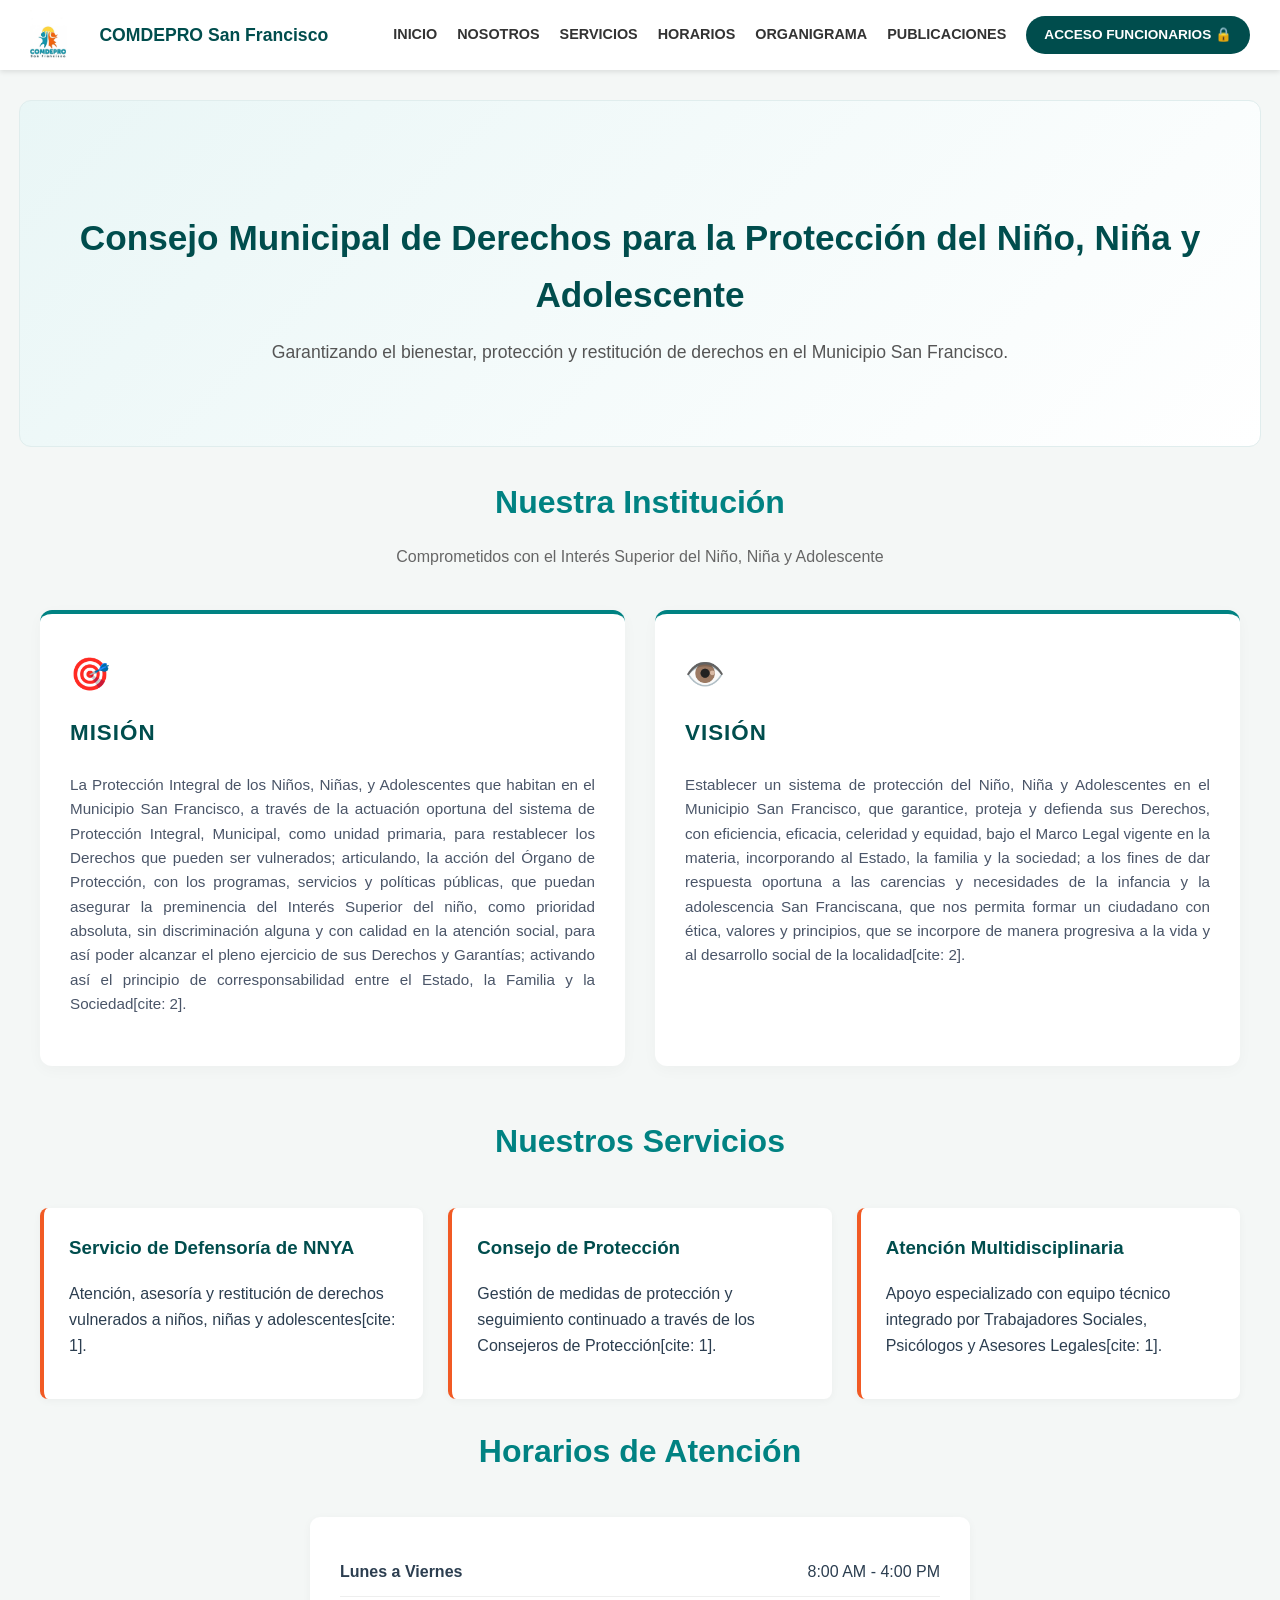
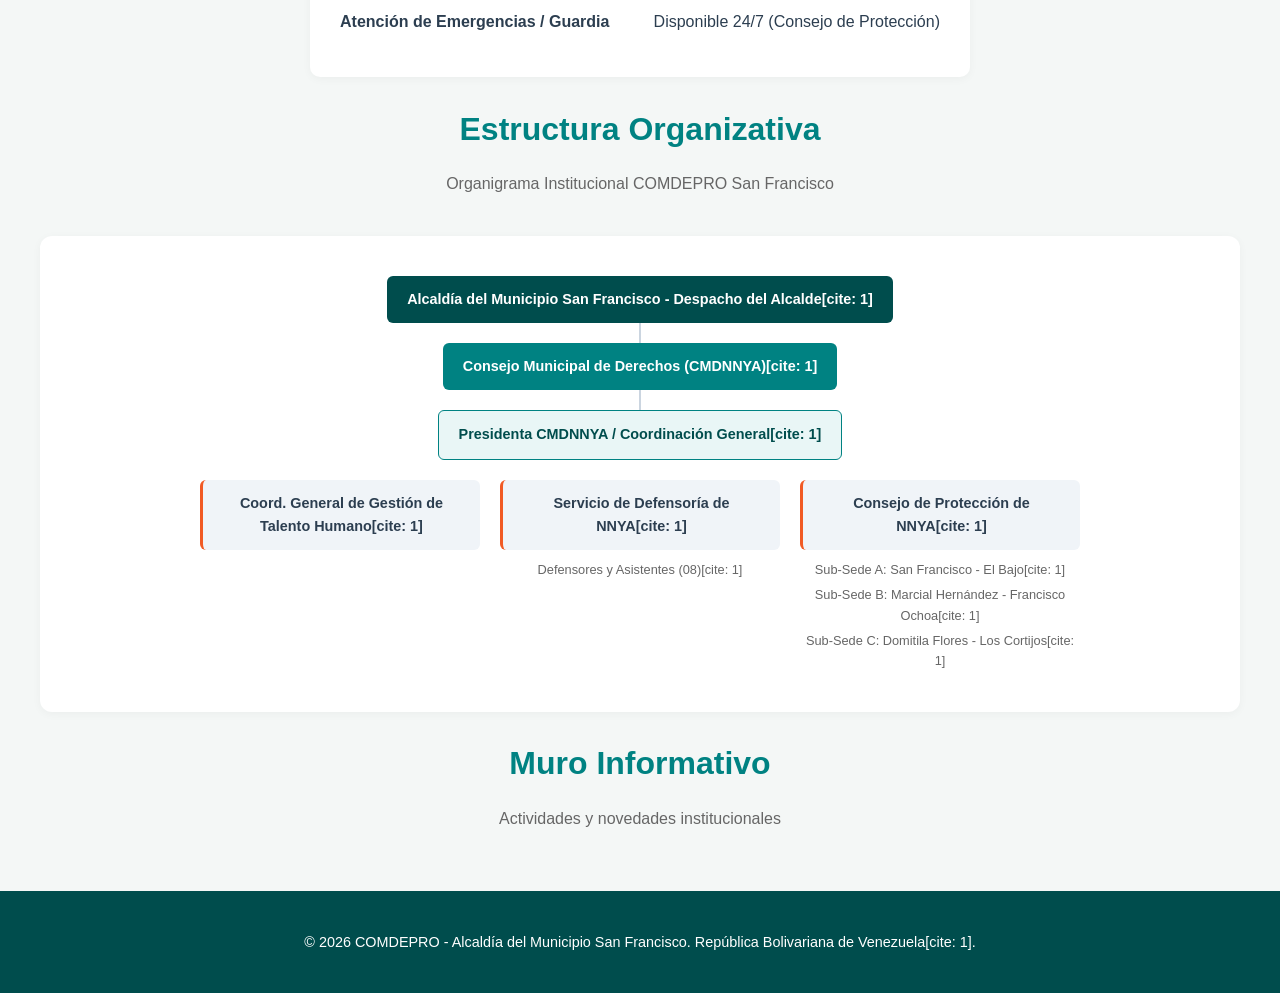
==== Index.html @ f592d03c "Rename index.html to Index.html" ====
<!DOCTYPE html>
<html lang="es">
<head>
    <meta charset="UTF-8">
    <meta name="viewport" content="width=device-width, initial-scale=1.0">
    <title>COMDEPRO San Francisco - Sistema de Protección Integral</title>
    <link rel="stylesheet" href="style.css">
</head>
<body>

<header style="background: #fff; padding: 10px 30px; box-shadow: 0 2px 5px rgba(0,0,0,0.1); display: flex; justify-content: space-between; align-items: center;">
    
    <!-- ÁREA DEL LOGO Y TÍTULO -->
    <div style="display: flex; align-items: center; gap: 12px;">
        <img src="logo.png" alt="Logo COMDEPRO" style="height: 50px; width: auto; object-fit: contain;">
        <span style="font-weight: bold; font-size: 1.1rem; color: #004D4D;">COMDEPRO San Francisco</span>
    </div>

    <!-- MENÚ DE NAVEGACIÓN Y BOTÓN DE ACCESO -->
    <nav style="display: flex; align-items: center; gap: 20px;">
        <a href="#inicio" style="text-decoration: none; color: #333; font-weight: 600; font-size: 0.9rem;">INICIO</a>
        <a href="#nosotros" style="text-decoration: none; color: #333; font-weight: 600; font-size: 0.9rem;">NOSOTROS</a>
        <a href="#servicios" style="text-decoration: none; color: #333; font-weight: 600; font-size: 0.9rem;">SERVICIOS</a>
        <a href="#horarios" style="text-decoration: none; color: #333; font-weight: 600; font-size: 0.9rem;">HORARIOS</a>
        <a href="#organigrama" style="text-decoration: none; color: #333; font-weight: 600; font-size: 0.9rem;">ORGANIGRAMA</a>
        <a href="#publicaciones" style="text-decoration: none; color: #333; font-weight: 600; font-size: 0.9rem;">PUBLICACIONES</a>
        
        <a href="login.html" style="background: #004D4D; color: #fff; padding: 8px 18px; border-radius: 20px; text-decoration: none; font-weight: bold; font-size: 0.85rem; display: flex; align-items: center; gap: 5px;">
            ACCESO FUNCIONARIOS 🔒
        </a>
    </nav>

</header>

<main>
    <!-- Sección Hero / Inicio -->
    <section id="inicio" class="hero container">
        <h1>Consejo Municipal de Derechos para la Protección del Niño, Niña y Adolescente</h1>
        <p>Garantizando el bienestar, protección y restitución de derechos en el Municipio San Francisco.</p>
    </section>

    <!-- Sección Nosotros: Misión y Visión -->
    <section id="nosotros" class="about container">
        <div class="section-title">
            <h2>Nuestra Institución</h2>
            <p>Comprometidos con el Interés Superior del Niño, Niña y Adolescente</p>
        </div>
        <div class="about-grid">
            <div class="about-card">
                <div class="icon-box">🎯</div>
                <h3>MISIÓN</h3>
                <p>
                    La Protección Integral de los Niños, Niñas, y Adolescentes que habitan en el Municipio San Francisco, a través de la actuación oportuna del sistema de Protección Integral, Municipal, como unidad primaria, para restablecer los Derechos que pueden ser vulnerados; articulando, la acción del Órgano de Protección, con los programas, servicios y políticas públicas, que puedan asegurar la preminencia del Interés Superior del niño, como prioridad absoluta, sin discriminación alguna y con calidad en la atención social, para así poder alcanzar el pleno ejercicio de sus Derechos y Garantías; activando así el principio de corresponsabilidad entre el Estado, la Familia y la Sociedad[cite: 2].
                </p>
            </div>
            <div class="about-card">
                <div class="icon-box">👁️</div>
                <h3>VISIÓN</h3>
                <p>
                    Establecer un sistema de protección del Niño, Niña y Adolescentes en el Municipio San Francisco, que garantice, proteja y defienda sus Derechos, con eficiencia, eficacia, celeridad y equidad, bajo el Marco Legal vigente en la materia, incorporando al Estado, la familia y la sociedad; a los fines de dar respuesta oportuna a las carencias y necesidades de la infancia y la adolescencia San Franciscana, que nos permita formar un ciudadano con ética, valores y principios, que se incorpore de manera progresiva a la vida y al desarrollo social de la localidad[cite: 2].
                </p>
            </div>
        </div>
    </section>

    <!-- Servicios -->
    <section id="servicios" class="services container">
        <div class="section-title">
            <h2>Nuestros Servicios</h2>
        </div>
        <div class="services-grid">
            <div class="service-card">
                <h3>Servicio de Defensoría de NNYA</h3>
                <p>Atención, asesoría y restitución de derechos vulnerados a niños, niñas y adolescentes[cite: 1].</p>
            </div>
            <div class="service-card">
                <h3>Consejo de Protección</h3>
                <p>Gestión de medidas de protección y seguimiento continuado a través de los Consejeros de Protección[cite: 1].</p>
            </div>
            <div class="service-card">
                <h3>Atención Multidisciplinaria</h3>
                <p>Apoyo especializado con equipo técnico integrado por Trabajadores Sociales, Psicólogos y Asesores Legales[cite: 1].</p>
            </div>
        </div>
    </section>

    <!-- Horarios -->
    <section id="horarios" class="horarios container">
        <div class="section-title">
            <h2>Horarios de Atención</h2>
        </div>
        <div class="card schedule-card">
            <div class="schedule-item">
                <span class="day">Lunes a Viernes</span>
                <span class="time">8:00 AM - 4:00 PM</span>
            </div>
            <div class="schedule-item">
                <span class="day">Atención de Emergencias / Guardia</span>
                <span class="time">Disponible 24/7 (Consejo de Protección)</span>
            </div>
        </div>
    </section>

    <!-- Organigrama -->
    <section id="organigrama" class="organigrama container">
        <div class="section-title">
            <h2>Estructura Organizativa</h2>
            <p>Organigrama Institucional COMDEPRO San Francisco</p>
        </div>
        <div class="org-tree">
            <div class="org-node level-1">Alcaldía del Municipio San Francisco - Despacho del Alcalde[cite: 1]</div>
            <div class="org-connector"></div>
            <div class="org-node level-2">Consejo Municipal de Derechos (CMDNNYA)[cite: 1]</div>
            <div class="org-connector"></div>
            <div class="org-node level-3">Presidenta CMDNNYA / Coordinación General[cite: 1]</div>
            
            <div class="org-branches">
                <div class="branch">
                    <div class="org-node level-4">Coord. General de Gestión de Talento Humano[cite: 1]</div>
                </div>
                <div class="branch">
                    <div class="org-node level-4">Servicio de Defensoría de NNYA[cite: 1]</div>
                    <div class="org-subnodes">
                        <span>Defensores y Asistentes (08)[cite: 1]</span>
                    </div>
                </div>
                <div class="branch">
                    <div class="org-node level-4">Consejo de Protección de NNYA[cite: 1]</div>
                    <div class="org-subnodes">
                        <span>Sub-Sede A: San Francisco - El Bajo[cite: 1]</span>
                        <span>Sub-Sede B: Marcial Hernández - Francisco Ochoa[cite: 1]</span>
                        <span>Sub-Sede C: Domitila Flores - Los Cortijos[cite: 1]</span>
                    </div>
                </div>
            </div>
        </div>
    </section>

    <!-- Muro de Fotos -->
    <section id="publicaciones" class="muro container">
        <div class="section-title">
            <h2>Muro Informativo</h2>
            <p>Actividades y novedades institucionales</p>
        </div>
        <div class="muro-grid" id="muro-grid">
            <!-- Cargado vía JS -->
        </div>
    </section>
</main>

<footer>
    <div class="container">
        <p>&copy; 2026 COMDEPRO - Alcaldía del Municipio San Francisco. República Bolivariana de Venezuela[cite: 1].</p>
    </div>
</footer>

<script src="script.js"></script>
</body>
</html>
---- style.css ----
:root {
    --bg-body: #F4F7F6;
    --text-color: #2C3E50;
    --primary-teal: #008282;
    --primary-dark: #004D4D;
    --accent-orange: #F15A24;
    --card-bg: #FFFFFF;
    --soft-blue: #E9F6F6;
    --font-family: 'Segoe UI', Tahoma, Geneva, Verdana, sans-serif;
}

body {
    font-family: var(--font-family);
    background-color: var(--bg-body);
    color: var(--text-color);
    margin: 0;
    line-height: 1.6;
}

.container {
    max-width: 1200px;
    margin: 0 auto;
    padding: 0 20px;
}

/* Header */
header {
    background: var(--card-bg);
    box-shadow: 0 2px 8px rgba(0,0,0,0.06);
    position: sticky;
    top: 0;
    z-index: 1000;
}

.header-container {
    display: flex;
    justify-content: space-between;
    align-items: center;
    padding: 15px 20px;
}

.logo-img {
    height: 55px;
}

nav ul {
    display: flex;
    list-style: none;
    gap: 20px;
    margin: 0;
    padding: 0;
    align-items: center;
}

nav a {
    text-decoration: none;
    color: var(--text-color);
    font-weight: 600;
    font-size: 0.9rem;
    transition: color 0.3s;
}

nav a:hover {
    color: var(--primary-teal);
}

.btn-private {
    background-color: var(--primary-dark);
    color: #fff !important;
    padding: 8px 16px;
    border-radius: 20px;
    transition: background-color 0.3s;
}

.btn-private:hover {
    background-color: var(--primary-teal);
}

/* Títulos de sección */
.section-title {
    text-align: center;
    margin-bottom: 40px;
}

.section-title h2 {
    color: var(--primary-teal);
    font-size: 2rem;
    margin-bottom: 5px;
}

.section-title p {
    color: #666;
    font-size: 1rem;
}

/* Hero Section */
.hero {
    background: linear-gradient(135deg, var(--soft-blue) 0%, #FFFFFF 100%);
    text-align: center;
    padding: 80px 20px;
    border-radius: 12px;
    margin: 30px auto;
    border: 1px solid #E0EDED;
}

.hero h1 {
    color: var(--primary-dark);
    font-size: 2.2rem;
    margin-bottom: 15px;
}

.hero p {
    font-size: 1.1rem;
    color: #555;
    max-width: 800px;
    margin: 0 auto;
}

/* Sección Nosotros (Misión y Visión) */
.about-grid {
    display: grid;
    grid-template-columns: repeat(auto-fit, minmax(320px, 1fr));
    gap: 30px;
    margin-bottom: 50px;
}

.about-card {
    background: var(--card-bg);
    padding: 35px 30px;
    border-radius: 12px;
    box-shadow: 0 4px 15px rgba(0,0,0,0.03);
    border-top: 4px solid var(--primary-teal);
    position: relative;
}

.about-card .icon-box {
    font-size: 2rem;
    margin-bottom: 15px;
}

.about-card h3 {
    color: var(--primary-dark);
    margin-top: 0;
    font-size: 1.4rem;
    letter-spacing: 1px;
}

.about-card p {
    text-align: justify;
    font-size: 0.95rem;
    color: #4A5568;
}

/* Servicios */
.services-grid {
    display: grid;
    grid-template-columns: repeat(auto-fit, minmax(280px, 1fr));
    gap: 25px;
}

.service-card {
    background: var(--card-bg);
    padding: 25px;
    border-radius: 8px;
    box-shadow: 0 2px 8px rgba(0,0,0,0.04);
    border-left: 4px solid var(--accent-orange);
}

.service-card h3 {
    margin-top: 0;
    color: var(--primary-dark);
}

/* Horarios */
.schedule-card {
    background: var(--card-bg);
    padding: 30px;
    border-radius: 10px;
    max-width: 600px;
    margin: 0 auto;
    box-shadow: 0 2px 10px rgba(0,0,0,0.04);
}

.schedule-item {
    display: flex;
    justify-content: space-between;
    padding: 12px 0;
    border-bottom: 1px solid #EEE;
}

.schedule-item:last-child {
    border-bottom: none;
}

.schedule-item .day {
    font-weight: 600;
}

/* Organigrama Visual en HTML/CSS */
.org-tree {
    display: flex;
    flex-direction: column;
    align-items: center;
    background: var(--card-bg);
    padding: 40px 20px;
    border-radius: 12px;
    box-shadow: 0 2px 10px rgba(0,0,0,0.04);
}

.org-node {
    padding: 12px 20px;
    border-radius: 6px;
    text-align: center;
    font-weight: 600;
    font-size: 0.9rem;
}

.level-1 { background: var(--primary-dark); color: #FFF; }
.level-2 { background: var(--primary-teal); color: #FFF; }
.level-3 { background: var(--soft-blue); color: var(--primary-dark); border: 1px solid var(--primary-teal); }
.level-4 { background: #F0F4F8; color: var(--text-color); border-left: 3px solid var(--accent-orange); }

.org-connector {
    width: 2px;
    height: 20px;
    background: #CBD5E0;
}

.org-branches {
    display: flex;
    gap: 20px;
    margin-top: 20px;
    flex-wrap: wrap;
    justify-content: center;
}

.branch {
    display: flex;
    flex-direction: column;
    align-items: center;
    max-width: 280px;
}

.org-subnodes {
    margin-top: 10px;
    font-size: 0.8rem;
    color: #666;
    display: flex;
    flex-direction: column;
    gap: 5px;
    text-align: center;
}

/* Footer */
footer {
    background: var(--primary-dark);
    color: #FFF;
    text-align: center;
    padding: 25px 0;
    margin-top: 60px;
    font-size: 0.9rem;
}
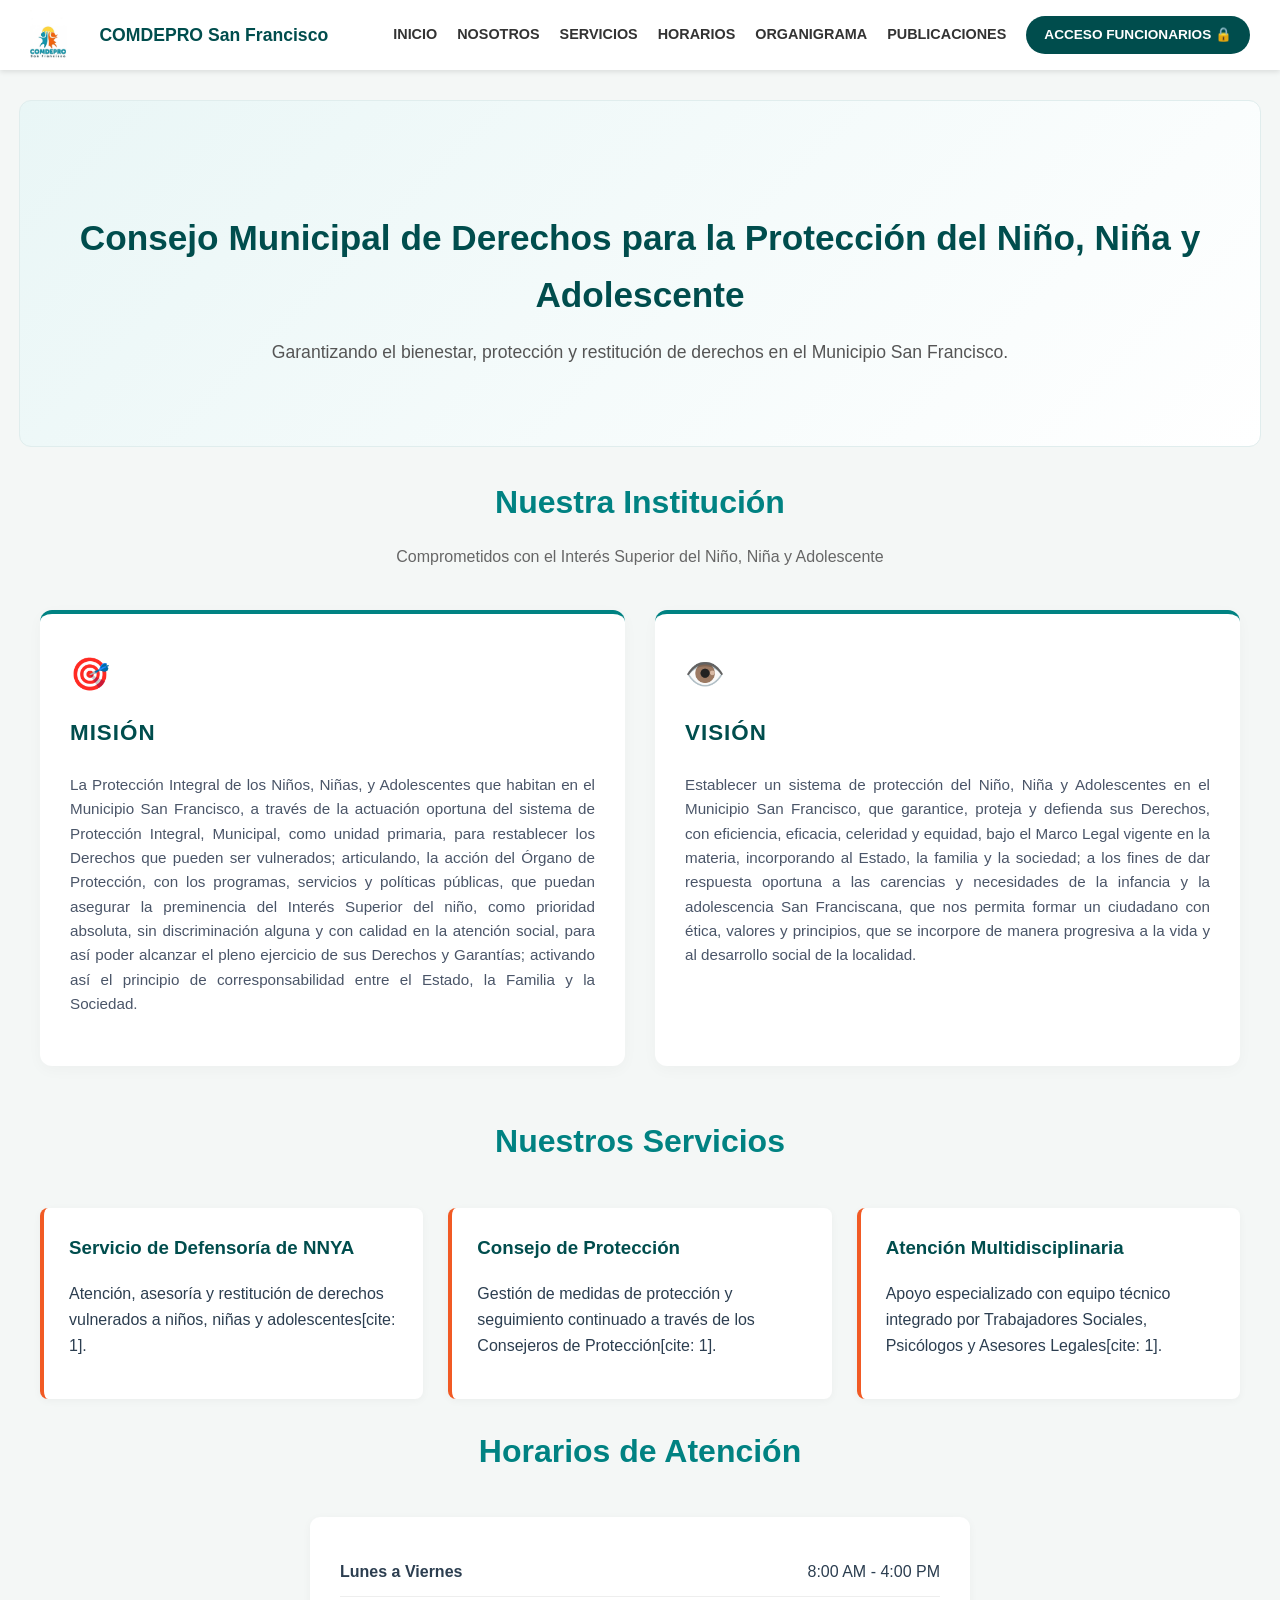
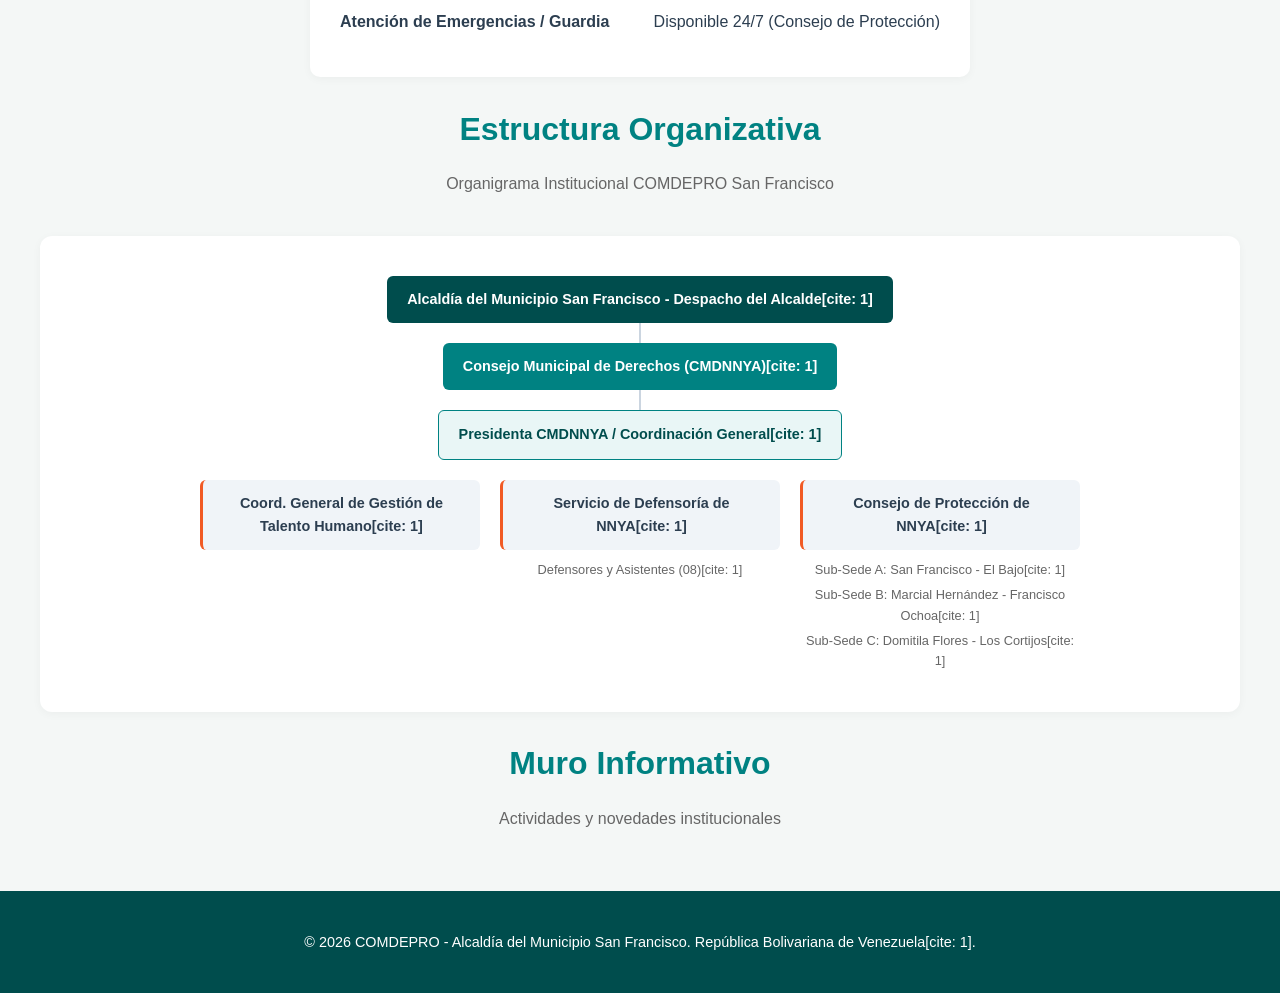
==== commit e243a714: "Update Index.html" ====
--- a/Index.html
+++ b/Index.html
@@ -50,14 +50,14 @@
                 <div class="icon-box">🎯</div>
                 <h3>MISIÓN</h3>
                 <p>
-                    La Protección Integral de los Niños, Niñas, y Adolescentes que habitan en el Municipio San Francisco, a través de la actuación oportuna del sistema de Protección Integral, Municipal, como unidad primaria, para restablecer los Derechos que pueden ser vulnerados; articulando, la acción del Órgano de Protección, con los programas, servicios y políticas públicas, que puedan asegurar la preminencia del Interés Superior del niño, como prioridad absoluta, sin discriminación alguna y con calidad en la atención social, para así poder alcanzar el pleno ejercicio de sus Derechos y Garantías; activando así el principio de corresponsabilidad entre el Estado, la Familia y la Sociedad[cite: 2].
+                    La Protección Integral de los Niños, Niñas, y Adolescentes que habitan en el Municipio San Francisco, a través de la actuación oportuna del sistema de Protección Integral, Municipal, como unidad primaria, para restablecer los Derechos que pueden ser vulnerados; articulando, la acción del Órgano de Protección, con los programas, servicios y políticas públicas, que puedan asegurar la preminencia del Interés Superior del niño, como prioridad absoluta, sin discriminación alguna y con calidad en la atención social, para así poder alcanzar el pleno ejercicio de sus Derechos y Garantías; activando así el principio de corresponsabilidad entre el Estado, la Familia y la Sociedad.
                 </p>
             </div>
             <div class="about-card">
                 <div class="icon-box">👁️</div>
                 <h3>VISIÓN</h3>
                 <p>
-                    Establecer un sistema de protección del Niño, Niña y Adolescentes en el Municipio San Francisco, que garantice, proteja y defienda sus Derechos, con eficiencia, eficacia, celeridad y equidad, bajo el Marco Legal vigente en la materia, incorporando al Estado, la familia y la sociedad; a los fines de dar respuesta oportuna a las carencias y necesidades de la infancia y la adolescencia San Franciscana, que nos permita formar un ciudadano con ética, valores y principios, que se incorpore de manera progresiva a la vida y al desarrollo social de la localidad[cite: 2].
+                    Establecer un sistema de protección del Niño, Niña y Adolescentes en el Municipio San Francisco, que garantice, proteja y defienda sus Derechos, con eficiencia, eficacia, celeridad y equidad, bajo el Marco Legal vigente en la materia, incorporando al Estado, la familia y la sociedad; a los fines de dar respuesta oportuna a las carencias y necesidades de la infancia y la adolescencia San Franciscana, que nos permita formar un ciudadano con ética, valores y principios, que se incorpore de manera progresiva a la vida y al desarrollo social de la localidad.
                 </p>
             </div>
         </div>
